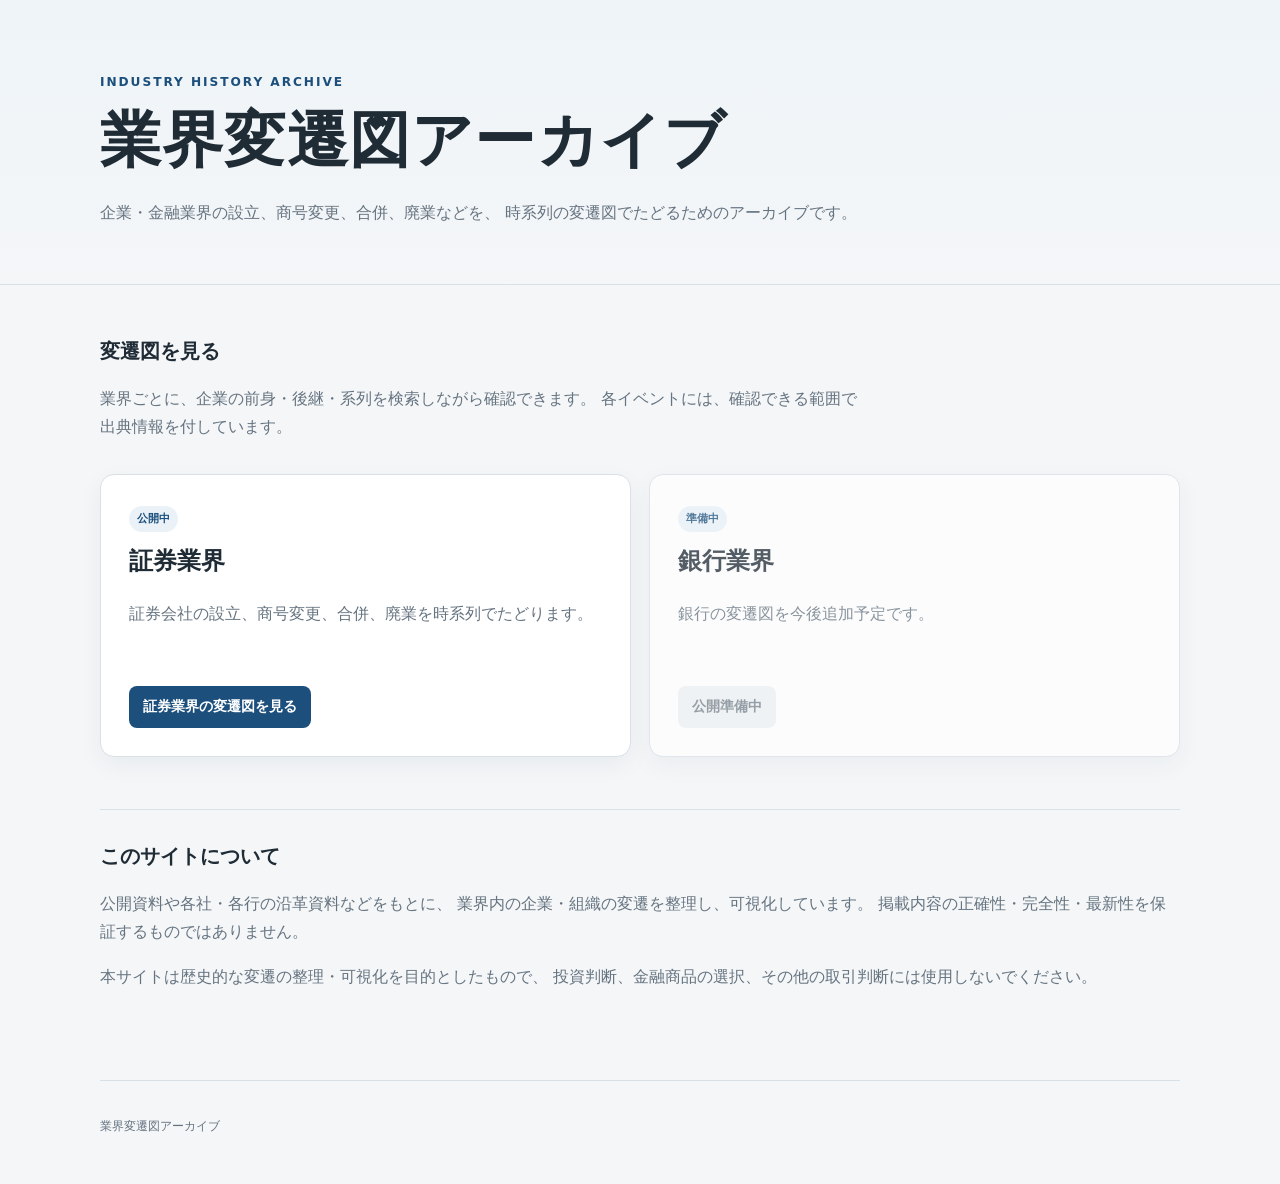
==== index.html @ d5ab4cbe "Initial public site" ====
<!doctype html>
<html lang="ja">
<head>
  <meta charset="utf-8">
  <meta name="viewport" content="width=device-width, initial-scale=1">
  <meta name="description" content="企業・金融業界の設立、商号変更、合併、廃業などを時系列でたどる業界変遷図アーカイブです。">
  <meta name="theme-color" content="#1c4f7c">
  <meta property="og:type" content="website">
  <meta property="og:locale" content="ja_JP">
  <meta property="og:site_name" content="業界変遷図アーカイブ">
  <meta property="og:title" content="業界変遷図アーカイブ">
  <meta property="og:description" content="企業・金融業界の歴史的な変遷を、時系列の図でたどるアーカイブです。">
  <meta name="twitter:card" content="summary">
  <title>業界変遷図アーカイブ</title>
  <link rel="icon" href="common/favicon.svg" type="image/svg+xml">
  <link rel="stylesheet" href="common/site.css">
</head>
<body>
  <header class="site-header">
    <div class="header-inner">
      <p class="eyebrow">INDUSTRY HISTORY ARCHIVE</p>
      <h1>業界変遷図アーカイブ</h1>
      <p class="lead">
        企業・金融業界の設立、商号変更、合併、廃業などを、
        時系列の変遷図でたどるためのアーカイブです。
      </p>
    </div>
  </header>

  <main>
    <section class="intro">
      <h2>変遷図を見る</h2>
      <p>
        業界ごとに、企業の前身・後継・系列を検索しながら確認できます。
        各イベントには、確認できる範囲で出典情報を付しています。
      </p>
    </section>

    <section class="industry-grid" aria-label="業界一覧">
      <article class="industry-card is-live">
        <div class="card-meta">公開中</div>
        <h2>証券業界</h2>
        <p>証券会社の設立、商号変更、合併、廃業を時系列でたどります。</p>
        <a class="card-link" href="securities/">証券業界の変遷図を見る</a>
      </article>

      <article class="industry-card is-coming">
        <div class="card-meta">準備中</div>
        <h2>銀行業界</h2>
        <p>銀行の変遷図を今後追加予定です。</p>
        <span class="card-disabled" aria-disabled="true">公開準備中</span>
      </article>
    </section>

    <section class="about">
      <h2>このサイトについて</h2>
      <p>
        公開資料や各社・各行の沿革資料などをもとに、
        業界内の企業・組織の変遷を整理し、可視化しています。
        掲載内容の正確性・完全性・最新性を保証するものではありません。
      </p>
      <p>
        本サイトは歴史的な変遷の整理・可視化を目的としたもので、
        投資判断、金融商品の選択、その他の取引判断には使用しないでください。
      </p>
    </section>
  </main>

  <footer class="site-footer">
    <p>業界変遷図アーカイブ</p>
  </footer>
</body>
</html>
---- common/site.css ----
:root {
  --bg: #f4f6f8;
  --paper: #ffffff;
  --text: #1f2b35;
  --muted: #667480;
  --line: #d9e0e6;
  --accent: #1c4f7c;
  --accent-soft: #eaf2f8;
}
* { box-sizing: border-box; }
html { scroll-behavior: smooth; }
body {
  margin: 0;
  background: var(--bg);
  color: var(--text);
  font-family: "Yu Gothic", "Meiryo", system-ui, sans-serif;
  line-height: 1.8;
}
.site-header {
  background: linear-gradient(180deg, #eef4f8 0%, #f4f6f8 100%);
  border-bottom: 1px solid var(--line);
}
.header-inner,
main,
.site-footer {
  width: min(1080px, calc(100% - 32px));
  margin: 0 auto;
}
.header-inner { padding: 72px 0 56px; }
.eyebrow {
  margin: 0 0 10px;
  color: var(--accent);
  font-size: .76rem;
  font-weight: 700;
  letter-spacing: .16em;
}
h1 {
  margin: 0;
  font-size: clamp(2rem, 5vw, 3.8rem);
  line-height: 1.2;
  letter-spacing: .02em;
}
.lead {
  max-width: 760px;
  margin: 22px 0 0;
  color: var(--muted);
  font-size: 1rem;
}
main { padding: 48px 0 72px; }
.intro {
  max-width: 760px;
  margin-bottom: 28px;
}
.intro h2,
.about h2 {
  margin: 0 0 8px;
  font-size: 1.25rem;
}
.intro p,
.about p { color: var(--muted); }
.industry-grid {
  display: grid;
  grid-template-columns: repeat(2, minmax(0, 1fr));
  gap: 18px;
  margin: 32px 0 52px;
}
.industry-card {
  min-height: 250px;
  padding: 28px;
  background: var(--paper);
  border: 1px solid var(--line);
  border-radius: 14px;
  box-shadow: 0 8px 24px rgba(20, 40, 60, .05);
}
.industry-card h2 {
  margin: 8px 0 10px;
  font-size: 1.5rem;
}
.industry-card p {
  min-height: 3.5em;
  color: var(--muted);
}
.card-meta {
  display: inline-block;
  padding: 3px 8px;
  border-radius: 999px;
  background: var(--accent-soft);
  color: var(--accent);
  font-size: .7rem;
  font-weight: 700;
}
.is-coming { opacity: .75; }
.card-link,
.card-disabled {
  display: inline-flex;
  align-items: center;
  min-height: 42px;
  margin-top: 14px;
  padding: 8px 14px;
  border-radius: 8px;
  font-size: .9rem;
  font-weight: 700;
  text-decoration: none;
}
.card-link {
  background: var(--accent);
  color: #fff;
}
.card-link:hover { filter: brightness(.94); }
.card-disabled {
  background: #eef1f3;
  color: #77838c;
}
.about {
  padding-top: 28px;
  border-top: 1px solid var(--line);
}
.site-footer {
  padding: 22px 0 34px;
  border-top: 1px solid var(--line);
  color: var(--muted);
  font-size: .78rem;
}
@media (max-width: 720px) {
  .header-inner { padding: 48px 0 38px; }
  .industry-grid { grid-template-columns: 1fr; }
  .industry-card { min-height: auto; }
}
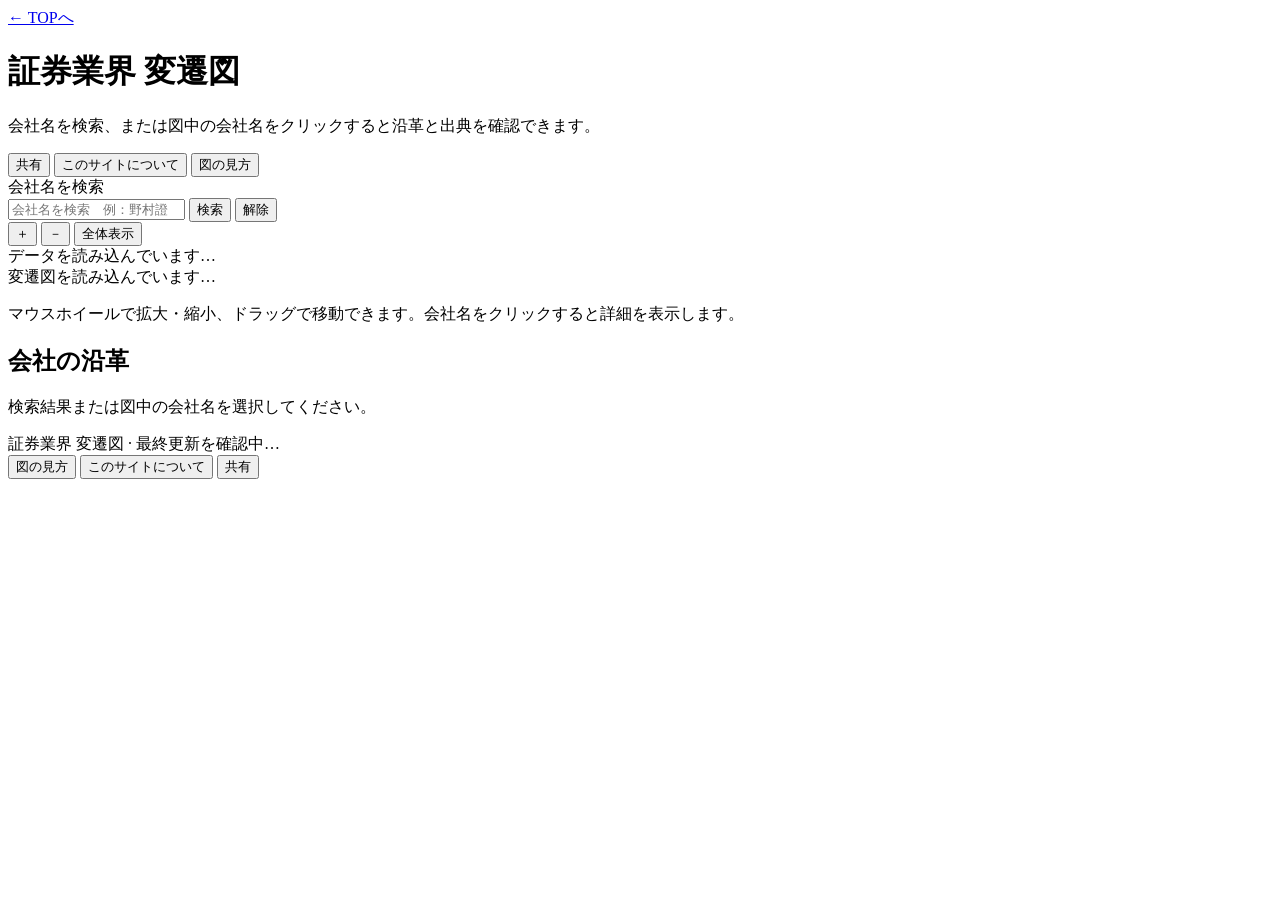
==== commit 6ee72eaa: "Fix mobile header" ====
--- a/index.html
+++ b/index.html
@@ -3,71 +3,197 @@
 <head>
   <meta charset="utf-8">
   <meta name="viewport" content="width=device-width, initial-scale=1">
-  <meta name="description" content="企業・金融業界の設立、商号変更、合併、廃業などを時系列でたどる業界変遷図アーカイブです。">
+  <meta name="description" content="証券会社の設立・商号変更・合併・廃業を時系列でたどれる、検索・系列追跡対応の証券業界変遷図です。">
   <meta name="theme-color" content="#1c4f7c">
   <meta property="og:type" content="website">
   <meta property="og:locale" content="ja_JP">
-  <meta property="og:site_name" content="業界変遷図アーカイブ">
-  <meta property="og:title" content="業界変遷図アーカイブ">
-  <meta property="og:description" content="企業・金融業界の歴史的な変遷を、時系列の図でたどるアーカイブです。">
+  <meta property="og:site_name" content="証券業界 変遷図">
+  <meta property="og:title" content="証券業界 変遷図">
+  <meta property="og:description" content="証券会社の設立・商号変更・合併・廃業を時系列でたどれる証券業界変遷図。会社検索、前身・後継・系列全体の追跡に対応しています。">
   <meta name="twitter:card" content="summary">
-  <title>業界変遷図アーカイブ</title>
-  <link rel="icon" href="common/favicon.svg" type="image/svg+xml">
-  <link rel="stylesheet" href="common/site.css">
+  <meta name="twitter:title" content="証券業界 変遷図">
+  <meta name="twitter:description" content="証券会社の設立・商号変更・合併・廃業を時系列でたどれる証券業界変遷図。">
+  <title>証券業界 変遷図</title>
+  <link rel="icon" href="../common/favicon.svg" type="image/svg+xml">
+  <link rel="stylesheet" href="style.css">
 </head>
 <body>
   <header class="site-header">
-    <div class="header-inner">
-      <p class="eyebrow">INDUSTRY HISTORY ARCHIVE</p>
-      <h1>業界変遷図アーカイブ</h1>
-      <p class="lead">
-        企業・金融業界の設立、商号変更、合併、廃業などを、
-        時系列の変遷図でたどるためのアーカイブです。
-      </p>
+    <div class="site-title-block">
+      <a class="back-to-top" href="../">← TOPへ</a>
+      <h1>証券業界 変遷図</h1>
+      <p>会社名を検索、または図中の会社名をクリックすると沿革と出典を確認できます。</p>
+    </div>
+    <div class="header-actions">
+      <button id="share-button" type="button" class="header-action-button">共有</button>
+      <button id="about-button" type="button" class="header-action-button">このサイトについて</button>
+      <button id="help-button" type="button" class="help-button">図の見方</button>
     </div>
   </header>
 
-  <main>
-    <section class="intro">
-      <h2>変遷図を見る</h2>
-      <p>
-        業界ごとに、企業の前身・後継・系列を検索しながら確認できます。
-        各イベントには、確認できる範囲で出典情報を付しています。
+  <main class="app-shell">
+    <section class="chart-section" aria-label="証券業界変遷図">
+      <div class="toolbar">
+        <div class="search-area">
+          <label class="sr-only" for="company-search">会社名を検索</label>
+          <div class="search-box">
+            <input
+              id="company-search"
+              type="search"
+              autocomplete="off"
+              placeholder="会社名を検索　例：野村證券"
+              aria-controls="search-suggestions"
+              aria-autocomplete="list"
+            >
+            <button id="search-button" type="button">検索</button>
+            <button id="clear-button" type="button" class="secondary">解除</button>
+          </div>
+          <div id="search-suggestions" class="suggestions" role="listbox" hidden></div>
+        </div>
+
+        <div class="zoom-controls" aria-label="表示倍率">
+          <button id="zoom-in" type="button" title="拡大" aria-label="拡大">＋</button>
+          <button id="zoom-out" type="button" title="縮小" aria-label="縮小">－</button>
+          <button id="fit-all" type="button" class="secondary">全体表示</button>
+        </div>
+      </div>
+
+      <div id="status" class="status" aria-live="polite">データを読み込んでいます…</div>
+
+      <div id="current-context" class="current-context" aria-live="polite" hidden>
+        <span class="context-kicker">現在の表示</span>
+        <strong id="context-company"></strong>
+        <span class="context-separator">›</span>
+        <span id="context-detail"></span>
+      </div>
+
+      <div id="svg-stage" class="svg-stage">
+        <div class="loading">変遷図を読み込んでいます…</div>
+      </div>
+
+      <p class="chart-help">
+        マウスホイールで拡大・縮小、ドラッグで移動できます。会社名をクリックすると詳細を表示します。
       </p>
     </section>
 
-    <section class="industry-grid" aria-label="業界一覧">
-      <article class="industry-card is-live">
-        <div class="card-meta">公開中</div>
-        <h2>証券業界</h2>
-        <p>証券会社の設立、商号変更、合併、廃業を時系列でたどります。</p>
-        <a class="card-link" href="securities/">証券業界の変遷図を見る</a>
-      </article>
-
-      <article class="industry-card is-coming">
-        <div class="card-meta">準備中</div>
-        <h2>銀行業界</h2>
-        <p>銀行の変遷図を今後追加予定です。</p>
-        <span class="card-disabled" aria-disabled="true">公開準備中</span>
-      </article>
-    </section>
-
-    <section class="about">
-      <h2>このサイトについて</h2>
-      <p>
-        公開資料や各社・各行の沿革資料などをもとに、
-        業界内の企業・組織の変遷を整理し、可視化しています。
-        掲載内容の正確性・完全性・最新性を保証するものではありません。
-      </p>
-      <p>
-        本サイトは歴史的な変遷の整理・可視化を目的としたもので、
-        投資判断、金融商品の選択、その他の取引判断には使用しないでください。
-      </p>
-    </section>
+    <aside id="detail-panel" class="detail-panel" aria-live="polite">
+      <div class="detail-empty">
+        <h2>会社の沿革</h2>
+        <p>検索結果または図中の会社名を選択してください。</p>
+      </div>
+    </aside>
   </main>
 
+  <button id="mobile-detail-jump" type="button" class="mobile-detail-jump" hidden>
+    沿革を見る
+  </button>
+
   <footer class="site-footer">
-    <p>業界変遷図アーカイブ</p>
+    <div class="footer-main">
+      <span>証券業界 変遷図</span>
+      <span class="footer-separator">·</span>
+      <span id="last-updated">最終更新を確認中…</span>
+    </div>
+    <div class="footer-actions">
+      <button id="footer-help-button" type="button" class="footer-link-button">図の見方</button>
+      <button id="footer-about-button" type="button" class="footer-link-button">このサイトについて</button>
+      <button id="footer-share-button" type="button" class="footer-link-button">共有</button>
+    </div>
   </footer>
+
+  <dialog id="about-dialog" class="help-dialog">
+    <div class="help-card">
+      <div class="help-header">
+        <div>
+          <h2>このサイトについて</h2>
+          <p>証券会社の設立・商号変更・合併・廃業を、時系列でたどるための変遷図です。</p>
+        </div>
+        <button id="about-close" type="button" class="icon-button" aria-label="閉じる">×</button>
+      </div>
+
+      <section class="help-section">
+        <h3>掲載内容について</h3>
+        <p class="help-copy">会社名・年月・沿革は、公開資料や各社の沿革資料等をもとに整理しています。図では検索、前身・後継の追跡、系列全体の表示、各イベントの出典確認ができます。</p>
+      </section>
+
+      <section class="help-section">
+        <h3>出典について</h3>
+        <p class="help-copy">各イベントの出典は、会社名を選択した際の沿革欄に表示します。URLは外部サイトへのリンクとして開き、書籍・社史・文献名などはテキストで表示します。</p>
+      </section>
+
+      <section class="help-section">
+        <h3>免責事項</h3>
+        <p class="help-copy">本サイトは証券会社の歴史的な変遷を整理・可視化することを目的としたもので、掲載内容の正確性・完全性・最新性を保証するものではありません。投資判断、金融商品の選択、その他の取引判断には使用しないでください。また、本サイトは掲載各社から公式な承認・監修を受けたものではありません。</p>
+      </section>
+
+      <section class="help-section">
+        <h3>プライバシー</h3>
+        <p class="help-copy">この公開版には、Cookie、アクセス解析、広告、外部JavaScriptライブラリを組み込んでいません。出典URLを開いた場合は、リンク先サイトのプライバシーポリシーが適用されます。</p>
+      </section>
+
+      <section class="help-section">
+        <h3>更新情報</h3>
+        <p class="help-copy"><span id="about-last-updated">最終更新を確認中…</span></p>
+      </section>
+    </div>
+  </dialog>
+
+  <dialog id="help-dialog" class="help-dialog">
+    <div class="help-card">
+      <div class="help-header">
+        <div>
+          <h2>図の見方</h2>
+          <p>会社の色と線は、沿革上の役割を表しています。</p>
+        </div>
+        <button id="help-close" type="button" class="icon-button" aria-label="閉じる">×</button>
+      </div>
+
+      <section class="help-section">
+        <h3>会社ボックスの色</h3>
+        <div class="legend-grid">
+          <div class="legend-item"><span class="legend-box legend-est"></span><span><strong>設立</strong><small>新たに設立された会社</small></span></div>
+          <div class="legend-item"><span class="legend-box legend-rename-source"></span><span><strong>商号変更前</strong><small>商号変更直前の会社名</small></span></div>
+          <div class="legend-item"><span class="legend-box legend-rename"></span><span><strong>商号変更後</strong><small>商号変更後の会社名</small></span></div>
+          <div class="legend-item"><span class="legend-box legend-merge-source"></span><span><strong>合併前</strong><small>合併直前の会社、吸収される会社</small></span></div>
+          <div class="legend-item"><span class="legend-box legend-merge"></span><span><strong>合併後</strong><small>合併後に存続する会社</small></span></div>
+          <div class="legend-item"><span class="legend-box legend-close"></span><span><strong>廃業</strong><small>廃業・終了した会社</small></span></div>
+          <div class="legend-item"><span class="legend-box legend-current"></span><span><strong>現存</strong><small>図の最終時点で存続している会社</small></span></div>
+          <div class="legend-item"><span class="legend-box legend-unknown"></span><span><strong>設立年月不明</strong><small>最初の確認時点より前から存在</small></span></div>
+          <div class="legend-item"><span class="legend-box legend-uncertain"></span><span><strong>破線の枠</strong><small>年は判明しているが月が不明</small></span></div>
+        </div>
+      </section>
+
+      <section class="help-section">
+        <h3>線と年月の読み方</h3>
+        <ul class="help-list">
+          <li><span class="legend-line solid-line"></span>実線は会社の存続・沿革のつながりを表します。</li>
+          <li><span class="legend-line dashed-line"></span>破線と「－」は、表示された最初のイベントより前から会社が存在していたことを表します。</li>
+          <li>商号変更月は、同じ年月の中で<strong>左側が変更前、右側が変更後</strong>です。</li>
+          <li>合併月は、同じ年月の中で<strong>左側が合併直前、右側が合併直後</strong>です。</li>
+          <li>合併前後で存続会社の名称が同じ場合、その会社名は重複させず1回だけ表示します。</li>
+          <li>イベントのない年月は省略し、間隔が空く箇所は「…」で示します。</li>
+        </ul>
+      </section>
+
+      <section class="help-section">
+        <h3>会社を選択したとき</h3>
+        <ul class="help-list">
+          <li><strong>この会社</strong>：選択した会社そのものに関係する箇所を表示します。</li>
+          <li><strong>前身</strong>：その会社へ至る前身会社・吸収会社をさかのぼります。</li>
+          <li><strong>後継</strong>：その会社から先の商号変更・合併先をたどります。</li>
+          <li><strong>系列全体</strong>：前身・後継・合併会社を含む同一系列全体を表示します。</li>
+        </ul>
+      </section>
+
+      <section class="help-section">
+        <h3>出典</h3>
+        <p class="help-copy">
+          各イベントの出典は右側の沿革欄に表示します。URLはクリック可能なリンク、文献名などは通常テキストとして表示します。
+        </p>
+      </section>
+    </div>
+  </dialog>
+
+  <script src="app.js"></script>
 </body>
 </html>
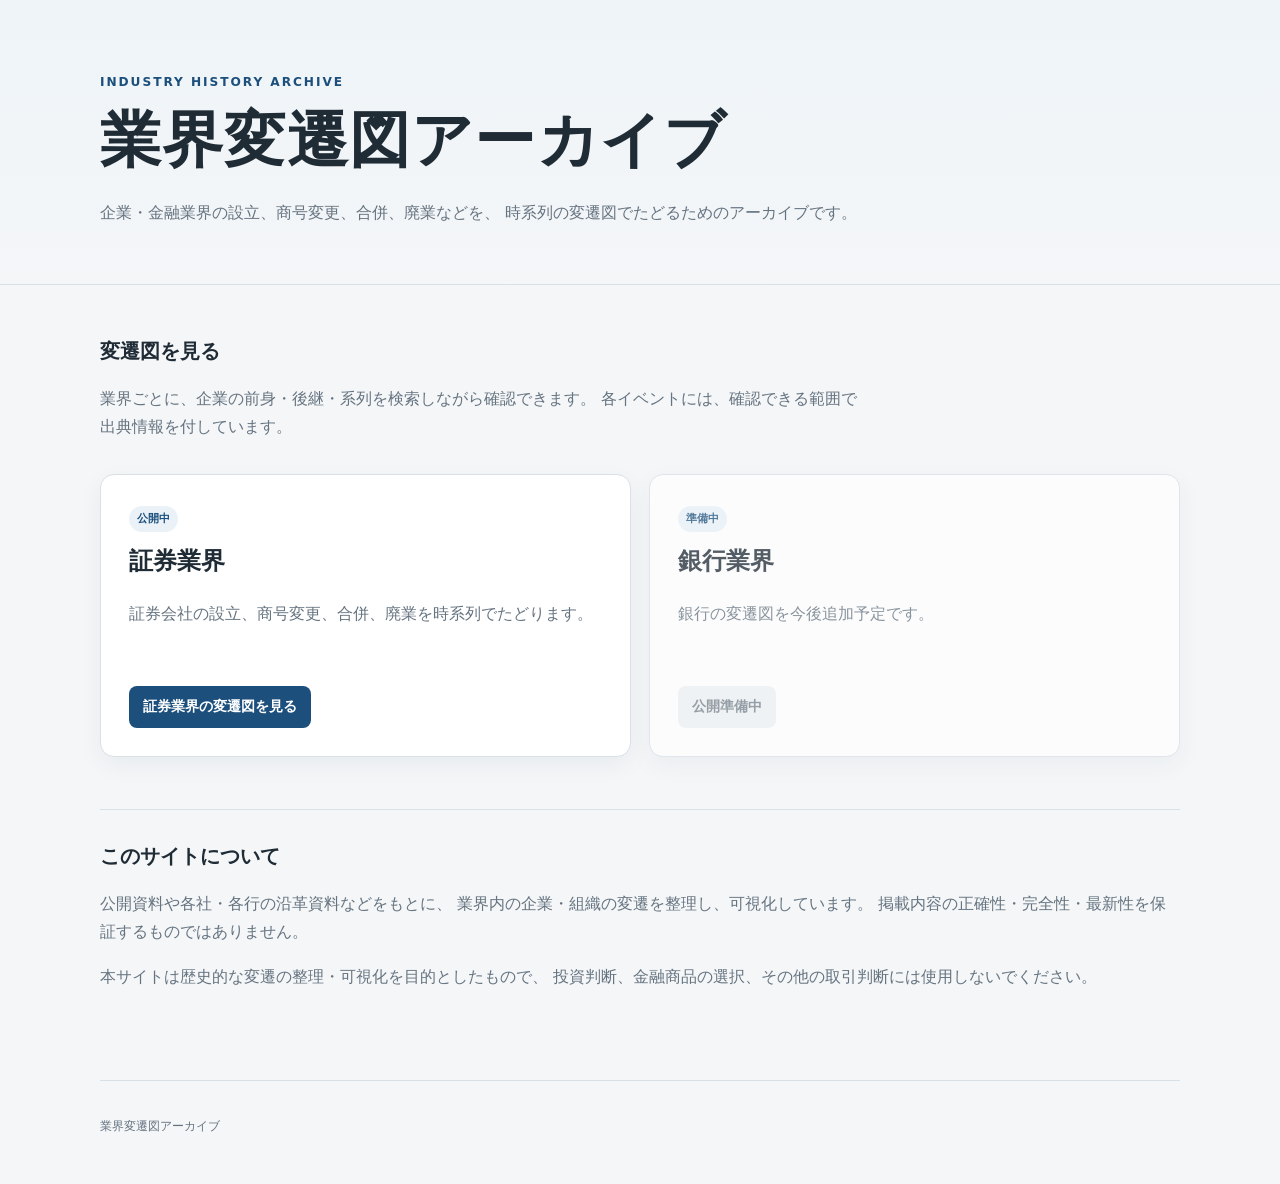
==== commit 35dfb7f5: "Revert "Fix mobile header" This reverts commit 6ee72eaac6b8ca68cef45d7f4231dbdcd692e93b." ====
--- a/index.html
+++ b/index.html
@@ -3,197 +3,71 @@
 <head>
   <meta charset="utf-8">
   <meta name="viewport" content="width=device-width, initial-scale=1">
-  <meta name="description" content="証券会社の設立・商号変更・合併・廃業を時系列でたどれる、検索・系列追跡対応の証券業界変遷図です。">
+  <meta name="description" content="企業・金融業界の設立、商号変更、合併、廃業などを時系列でたどる業界変遷図アーカイブです。">
   <meta name="theme-color" content="#1c4f7c">
   <meta property="og:type" content="website">
   <meta property="og:locale" content="ja_JP">
-  <meta property="og:site_name" content="証券業界 変遷図">
-  <meta property="og:title" content="証券業界 変遷図">
-  <meta property="og:description" content="証券会社の設立・商号変更・合併・廃業を時系列でたどれる証券業界変遷図。会社検索、前身・後継・系列全体の追跡に対応しています。">
+  <meta property="og:site_name" content="業界変遷図アーカイブ">
+  <meta property="og:title" content="業界変遷図アーカイブ">
+  <meta property="og:description" content="企業・金融業界の歴史的な変遷を、時系列の図でたどるアーカイブです。">
   <meta name="twitter:card" content="summary">
-  <meta name="twitter:title" content="証券業界 変遷図">
-  <meta name="twitter:description" content="証券会社の設立・商号変更・合併・廃業を時系列でたどれる証券業界変遷図。">
-  <title>証券業界 変遷図</title>
-  <link rel="icon" href="../common/favicon.svg" type="image/svg+xml">
-  <link rel="stylesheet" href="style.css">
+  <title>業界変遷図アーカイブ</title>
+  <link rel="icon" href="common/favicon.svg" type="image/svg+xml">
+  <link rel="stylesheet" href="common/site.css">
 </head>
 <body>
   <header class="site-header">
-    <div class="site-title-block">
-      <a class="back-to-top" href="../">← TOPへ</a>
-      <h1>証券業界 変遷図</h1>
-      <p>会社名を検索、または図中の会社名をクリックすると沿革と出典を確認できます。</p>
-    </div>
-    <div class="header-actions">
-      <button id="share-button" type="button" class="header-action-button">共有</button>
-      <button id="about-button" type="button" class="header-action-button">このサイトについて</button>
-      <button id="help-button" type="button" class="help-button">図の見方</button>
+    <div class="header-inner">
+      <p class="eyebrow">INDUSTRY HISTORY ARCHIVE</p>
+      <h1>業界変遷図アーカイブ</h1>
+      <p class="lead">
+        企業・金融業界の設立、商号変更、合併、廃業などを、
+        時系列の変遷図でたどるためのアーカイブです。
+      </p>
     </div>
   </header>
 
-  <main class="app-shell">
-    <section class="chart-section" aria-label="証券業界変遷図">
-      <div class="toolbar">
-        <div class="search-area">
-          <label class="sr-only" for="company-search">会社名を検索</label>
-          <div class="search-box">
-            <input
-              id="company-search"
-              type="search"
-              autocomplete="off"
-              placeholder="会社名を検索　例：野村證券"
-              aria-controls="search-suggestions"
-              aria-autocomplete="list"
-            >
-            <button id="search-button" type="button">検索</button>
-            <button id="clear-button" type="button" class="secondary">解除</button>
-          </div>
-          <div id="search-suggestions" class="suggestions" role="listbox" hidden></div>
-        </div>
-
-        <div class="zoom-controls" aria-label="表示倍率">
-          <button id="zoom-in" type="button" title="拡大" aria-label="拡大">＋</button>
-          <button id="zoom-out" type="button" title="縮小" aria-label="縮小">－</button>
-          <button id="fit-all" type="button" class="secondary">全体表示</button>
-        </div>
-      </div>
-
-      <div id="status" class="status" aria-live="polite">データを読み込んでいます…</div>
-
-      <div id="current-context" class="current-context" aria-live="polite" hidden>
-        <span class="context-kicker">現在の表示</span>
-        <strong id="context-company"></strong>
-        <span class="context-separator">›</span>
-        <span id="context-detail"></span>
-      </div>
-
-      <div id="svg-stage" class="svg-stage">
-        <div class="loading">変遷図を読み込んでいます…</div>
-      </div>
-
-      <p class="chart-help">
-        マウスホイールで拡大・縮小、ドラッグで移動できます。会社名をクリックすると詳細を表示します。
+  <main>
+    <section class="intro">
+      <h2>変遷図を見る</h2>
+      <p>
+        業界ごとに、企業の前身・後継・系列を検索しながら確認できます。
+        各イベントには、確認できる範囲で出典情報を付しています。
       </p>
     </section>
 
-    <aside id="detail-panel" class="detail-panel" aria-live="polite">
-      <div class="detail-empty">
-        <h2>会社の沿革</h2>
-        <p>検索結果または図中の会社名を選択してください。</p>
-      </div>
-    </aside>
+    <section class="industry-grid" aria-label="業界一覧">
+      <article class="industry-card is-live">
+        <div class="card-meta">公開中</div>
+        <h2>証券業界</h2>
+        <p>証券会社の設立、商号変更、合併、廃業を時系列でたどります。</p>
+        <a class="card-link" href="securities/">証券業界の変遷図を見る</a>
+      </article>
+
+      <article class="industry-card is-coming">
+        <div class="card-meta">準備中</div>
+        <h2>銀行業界</h2>
+        <p>銀行の変遷図を今後追加予定です。</p>
+        <span class="card-disabled" aria-disabled="true">公開準備中</span>
+      </article>
+    </section>
+
+    <section class="about">
+      <h2>このサイトについて</h2>
+      <p>
+        公開資料や各社・各行の沿革資料などをもとに、
+        業界内の企業・組織の変遷を整理し、可視化しています。
+        掲載内容の正確性・完全性・最新性を保証するものではありません。
+      </p>
+      <p>
+        本サイトは歴史的な変遷の整理・可視化を目的としたもので、
+        投資判断、金融商品の選択、その他の取引判断には使用しないでください。
+      </p>
+    </section>
   </main>
 
-  <button id="mobile-detail-jump" type="button" class="mobile-detail-jump" hidden>
-    沿革を見る
-  </button>
-
   <footer class="site-footer">
-    <div class="footer-main">
-      <span>証券業界 変遷図</span>
-      <span class="footer-separator">·</span>
-      <span id="last-updated">最終更新を確認中…</span>
-    </div>
-    <div class="footer-actions">
-      <button id="footer-help-button" type="button" class="footer-link-button">図の見方</button>
-      <button id="footer-about-button" type="button" class="footer-link-button">このサイトについて</button>
-      <button id="footer-share-button" type="button" class="footer-link-button">共有</button>
-    </div>
+    <p>業界変遷図アーカイブ</p>
   </footer>
-
-  <dialog id="about-dialog" class="help-dialog">
-    <div class="help-card">
-      <div class="help-header">
-        <div>
-          <h2>このサイトについて</h2>
-          <p>証券会社の設立・商号変更・合併・廃業を、時系列でたどるための変遷図です。</p>
-        </div>
-        <button id="about-close" type="button" class="icon-button" aria-label="閉じる">×</button>
-      </div>
-
-      <section class="help-section">
-        <h3>掲載内容について</h3>
-        <p class="help-copy">会社名・年月・沿革は、公開資料や各社の沿革資料等をもとに整理しています。図では検索、前身・後継の追跡、系列全体の表示、各イベントの出典確認ができます。</p>
-      </section>
-
-      <section class="help-section">
-        <h3>出典について</h3>
-        <p class="help-copy">各イベントの出典は、会社名を選択した際の沿革欄に表示します。URLは外部サイトへのリンクとして開き、書籍・社史・文献名などはテキストで表示します。</p>
-      </section>
-
-      <section class="help-section">
-        <h3>免責事項</h3>
-        <p class="help-copy">本サイトは証券会社の歴史的な変遷を整理・可視化することを目的としたもので、掲載内容の正確性・完全性・最新性を保証するものではありません。投資判断、金融商品の選択、その他の取引判断には使用しないでください。また、本サイトは掲載各社から公式な承認・監修を受けたものではありません。</p>
-      </section>
-
-      <section class="help-section">
-        <h3>プライバシー</h3>
-        <p class="help-copy">この公開版には、Cookie、アクセス解析、広告、外部JavaScriptライブラリを組み込んでいません。出典URLを開いた場合は、リンク先サイトのプライバシーポリシーが適用されます。</p>
-      </section>
-
-      <section class="help-section">
-        <h3>更新情報</h3>
-        <p class="help-copy"><span id="about-last-updated">最終更新を確認中…</span></p>
-      </section>
-    </div>
-  </dialog>
-
-  <dialog id="help-dialog" class="help-dialog">
-    <div class="help-card">
-      <div class="help-header">
-        <div>
-          <h2>図の見方</h2>
-          <p>会社の色と線は、沿革上の役割を表しています。</p>
-        </div>
-        <button id="help-close" type="button" class="icon-button" aria-label="閉じる">×</button>
-      </div>
-
-      <section class="help-section">
-        <h3>会社ボックスの色</h3>
-        <div class="legend-grid">
-          <div class="legend-item"><span class="legend-box legend-est"></span><span><strong>設立</strong><small>新たに設立された会社</small></span></div>
-          <div class="legend-item"><span class="legend-box legend-rename-source"></span><span><strong>商号変更前</strong><small>商号変更直前の会社名</small></span></div>
-          <div class="legend-item"><span class="legend-box legend-rename"></span><span><strong>商号変更後</strong><small>商号変更後の会社名</small></span></div>
-          <div class="legend-item"><span class="legend-box legend-merge-source"></span><span><strong>合併前</strong><small>合併直前の会社、吸収される会社</small></span></div>
-          <div class="legend-item"><span class="legend-box legend-merge"></span><span><strong>合併後</strong><small>合併後に存続する会社</small></span></div>
-          <div class="legend-item"><span class="legend-box legend-close"></span><span><strong>廃業</strong><small>廃業・終了した会社</small></span></div>
-          <div class="legend-item"><span class="legend-box legend-current"></span><span><strong>現存</strong><small>図の最終時点で存続している会社</small></span></div>
-          <div class="legend-item"><span class="legend-box legend-unknown"></span><span><strong>設立年月不明</strong><small>最初の確認時点より前から存在</small></span></div>
-          <div class="legend-item"><span class="legend-box legend-uncertain"></span><span><strong>破線の枠</strong><small>年は判明しているが月が不明</small></span></div>
-        </div>
-      </section>
-
-      <section class="help-section">
-        <h3>線と年月の読み方</h3>
-        <ul class="help-list">
-          <li><span class="legend-line solid-line"></span>実線は会社の存続・沿革のつながりを表します。</li>
-          <li><span class="legend-line dashed-line"></span>破線と「－」は、表示された最初のイベントより前から会社が存在していたことを表します。</li>
-          <li>商号変更月は、同じ年月の中で<strong>左側が変更前、右側が変更後</strong>です。</li>
-          <li>合併月は、同じ年月の中で<strong>左側が合併直前、右側が合併直後</strong>です。</li>
-          <li>合併前後で存続会社の名称が同じ場合、その会社名は重複させず1回だけ表示します。</li>
-          <li>イベントのない年月は省略し、間隔が空く箇所は「…」で示します。</li>
-        </ul>
-      </section>
-
-      <section class="help-section">
-        <h3>会社を選択したとき</h3>
-        <ul class="help-list">
-          <li><strong>この会社</strong>：選択した会社そのものに関係する箇所を表示します。</li>
-          <li><strong>前身</strong>：その会社へ至る前身会社・吸収会社をさかのぼります。</li>
-          <li><strong>後継</strong>：その会社から先の商号変更・合併先をたどります。</li>
-          <li><strong>系列全体</strong>：前身・後継・合併会社を含む同一系列全体を表示します。</li>
-        </ul>
-      </section>
-
-      <section class="help-section">
-        <h3>出典</h3>
-        <p class="help-copy">
-          各イベントの出典は右側の沿革欄に表示します。URLはクリック可能なリンク、文献名などは通常テキストとして表示します。
-        </p>
-      </section>
-    </div>
-  </dialog>
-
-  <script src="app.js"></script>
 </body>
 </html>
--- a/common/site.css
+++ b/common/site.css
@@ -0,0 +1,128 @@
+:root {
+  --bg: #f4f6f8;
+  --paper: #ffffff;
+  --text: #1f2b35;
+  --muted: #667480;
+  --line: #d9e0e6;
+  --accent: #1c4f7c;
+  --accent-soft: #eaf2f8;
+}
+* { box-sizing: border-box; }
+html { scroll-behavior: smooth; }
+body {
+  margin: 0;
+  background: var(--bg);
+  color: var(--text);
+  font-family: "Yu Gothic", "Meiryo", system-ui, sans-serif;
+  line-height: 1.8;
+}
+.site-header {
+  background: linear-gradient(180deg, #eef4f8 0%, #f4f6f8 100%);
+  border-bottom: 1px solid var(--line);
+}
+.header-inner,
+main,
+.site-footer {
+  width: min(1080px, calc(100% - 32px));
+  margin: 0 auto;
+}
+.header-inner { padding: 72px 0 56px; }
+.eyebrow {
+  margin: 0 0 10px;
+  color: var(--accent);
+  font-size: .76rem;
+  font-weight: 700;
+  letter-spacing: .16em;
+}
+h1 {
+  margin: 0;
+  font-size: clamp(2rem, 5vw, 3.8rem);
+  line-height: 1.2;
+  letter-spacing: .02em;
+}
+.lead {
+  max-width: 760px;
+  margin: 22px 0 0;
+  color: var(--muted);
+  font-size: 1rem;
+}
+main { padding: 48px 0 72px; }
+.intro {
+  max-width: 760px;
+  margin-bottom: 28px;
+}
+.intro h2,
+.about h2 {
+  margin: 0 0 8px;
+  font-size: 1.25rem;
+}
+.intro p,
+.about p { color: var(--muted); }
+.industry-grid {
+  display: grid;
+  grid-template-columns: repeat(2, minmax(0, 1fr));
+  gap: 18px;
+  margin: 32px 0 52px;
+}
+.industry-card {
+  min-height: 250px;
+  padding: 28px;
+  background: var(--paper);
+  border: 1px solid var(--line);
+  border-radius: 14px;
+  box-shadow: 0 8px 24px rgba(20, 40, 60, .05);
+}
+.industry-card h2 {
+  margin: 8px 0 10px;
+  font-size: 1.5rem;
+}
+.industry-card p {
+  min-height: 3.5em;
+  color: var(--muted);
+}
+.card-meta {
+  display: inline-block;
+  padding: 3px 8px;
+  border-radius: 999px;
+  background: var(--accent-soft);
+  color: var(--accent);
+  font-size: .7rem;
+  font-weight: 700;
+}
+.is-coming { opacity: .75; }
+.card-link,
+.card-disabled {
+  display: inline-flex;
+  align-items: center;
+  min-height: 42px;
+  margin-top: 14px;
+  padding: 8px 14px;
+  border-radius: 8px;
+  font-size: .9rem;
+  font-weight: 700;
+  text-decoration: none;
+}
+.card-link {
+  background: var(--accent);
+  color: #fff;
+}
+.card-link:hover { filter: brightness(.94); }
+.card-disabled {
+  background: #eef1f3;
+  color: #77838c;
+}
+.about {
+  padding-top: 28px;
+  border-top: 1px solid var(--line);
+}
+.site-footer {
+  padding: 22px 0 34px;
+  border-top: 1px solid var(--line);
+  color: var(--muted);
+  font-size: .78rem;
+}
+@media (max-width: 720px) {
+  .header-inner { padding: 48px 0 38px; }
+  .industry-grid { grid-template-columns: 1fr; }
+  .industry-card { min-height: auto; }
+}
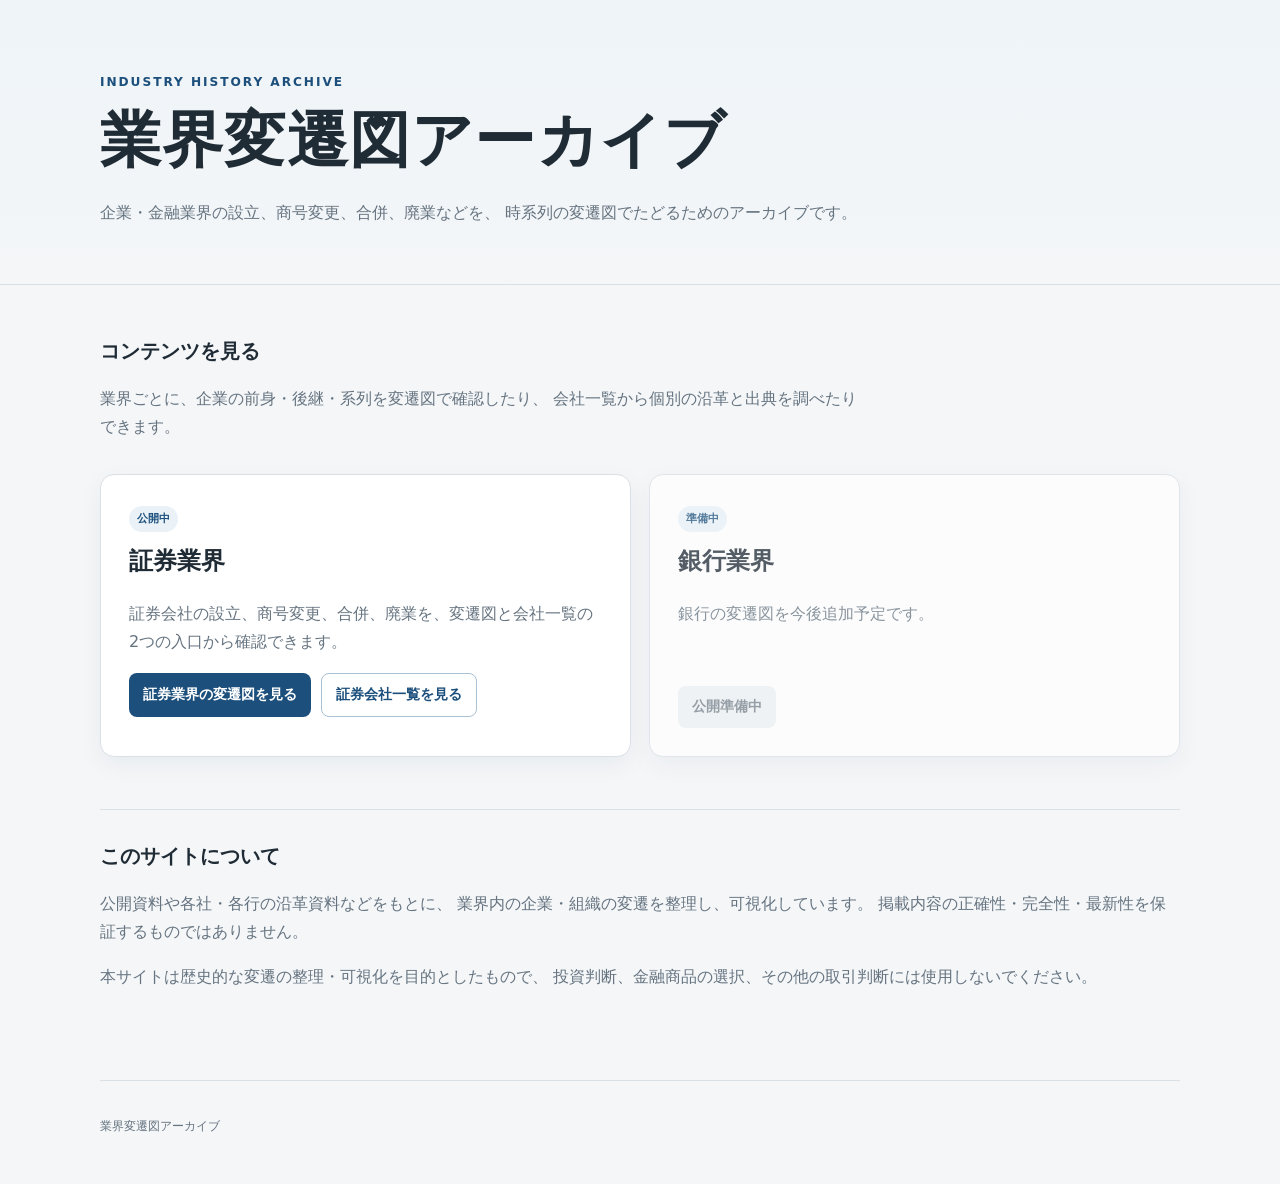
==== commit 6dde60af: "top page update" ====
--- a/index.html
+++ b/index.html
@@ -1,19 +1,61 @@
 <!doctype html>
 <html lang="ja">
 <head>
-  <meta charset="utf-8">
+<meta charset="utf-8">
   <meta name="viewport" content="width=device-width, initial-scale=1">
-  <meta name="description" content="企業・金融業界の設立、商号変更、合併、廃業などを時系列でたどる業界変遷図アーカイブです。">
+  <title>業界変遷図アーカイブ｜証券会社などの合併・商号変更・沿革を可視化</title>
+  <meta name="description" content="証券会社をはじめとする企業・金融業界の設立、商号変更、合併、廃業を時系列の変遷図でたどるアーカイブです。前身・後継・系列を検索しながら確認できます。">
+  <link rel="canonical" href="https://runrunruner.github.io/industry-history/">
+  <meta name="robots" content="index,follow">
+
   <meta name="theme-color" content="#1c4f7c">
   <meta property="og:type" content="website">
   <meta property="og:locale" content="ja_JP">
   <meta property="og:site_name" content="業界変遷図アーカイブ">
-  <meta property="og:title" content="業界変遷図アーカイブ">
-  <meta property="og:description" content="企業・金融業界の歴史的な変遷を、時系列の図でたどるアーカイブです。">
-  <meta name="twitter:card" content="summary">
-  <title>業界変遷図アーカイブ</title>
+  <meta property="og:title" content="業界変遷図アーカイブ｜証券会社などの合併・商号変更・沿革を可視化">
+  <meta property="og:description" content="証券会社をはじめとする企業・金融業界の設立、商号変更、合併、廃業を時系列の変遷図でたどるアーカイブです。前身・後継・系列を検索しながら確認できます。">
+  <meta property="og:url" content="https://runrunruner.github.io/industry-history/">
+  <meta property="og:image" content="https://runrunruner.github.io/industry-history/common/og-share.png">
+  <meta property="og:image:alt" content="業界変遷図アーカイブの共有用画像">
+  <meta property="og:image:width" content="1536">
+  <meta property="og:image:height" content="1024">
+
+  <meta name="twitter:card" content="summary_large_image">
+  <meta name="twitter:title" content="業界変遷図アーカイブ｜証券会社などの合併・商号変更・沿革を可視化">
+  <meta name="twitter:description" content="証券会社をはじめとする企業・金融業界の設立、商号変更、合併、廃業を時系列の変遷図でたどるアーカイブです。前身・後継・系列を検索しながら確認できます。">
+  <meta name="twitter:image" content="https://runrunruner.github.io/industry-history/common/og-share.png">
+  <meta name="twitter:image:alt" content="業界変遷図アーカイブの共有用画像">
+
   <link rel="icon" href="common/favicon.svg" type="image/svg+xml">
   <link rel="stylesheet" href="common/site.css">
+
+  <script type="application/ld+json">
+{
+  "@context": "https://schema.org",
+  "@graph": [
+    {
+      "@type": "WebSite",
+      "@id": "https://runrunruner.github.io/industry-history/#website",
+      "url": "https://runrunruner.github.io/industry-history/",
+      "name": "業界変遷図アーカイブ",
+      "alternateName": "業界変遷図",
+      "description": "証券会社をはじめとする企業・金融業界の設立、商号変更、合併、廃業を時系列の変遷図でたどるアーカイブです。前身・後継・系列を検索しながら確認できます。",
+      "inLanguage": "ja-JP"
+    },
+    {
+      "@type": "WebPage",
+      "@id": "https://runrunruner.github.io/industry-history/#webpage",
+      "url": "https://runrunruner.github.io/industry-history/",
+      "name": "業界変遷図アーカイブ｜証券会社などの合併・商号変更・沿革を可視化",
+      "description": "証券会社をはじめとする企業・金融業界の設立、商号変更、合併、廃業を時系列の変遷図でたどるアーカイブです。前身・後継・系列を検索しながら確認できます。",
+      "inLanguage": "ja-JP",
+      "isPartOf": {
+        "@id": "https://runrunruner.github.io/industry-history/#website"
+      }
+    }
+  ]
+}
+  </script>
 </head>
 <body>
   <header class="site-header">
@@ -29,10 +71,10 @@
 
   <main>
     <section class="intro">
-      <h2>変遷図を見る</h2>
+      <h2>コンテンツを見る</h2>
       <p>
-        業界ごとに、企業の前身・後継・系列を検索しながら確認できます。
-        各イベントには、確認できる範囲で出典情報を付しています。
+        業界ごとに、企業の前身・後継・系列を変遷図で確認したり、
+        会社一覧から個別の沿革と出典を調べたりできます。
       </p>
     </section>
 
@@ -40,8 +82,11 @@
       <article class="industry-card is-live">
         <div class="card-meta">公開中</div>
         <h2>証券業界</h2>
-        <p>証券会社の設立、商号変更、合併、廃業を時系列でたどります。</p>
-        <a class="card-link" href="securities/">証券業界の変遷図を見る</a>
+        <p>証券会社の設立、商号変更、合併、廃業を、変遷図と会社一覧の2つの入口から確認できます。</p>
+        <div class="card-actions">
+          <a class="card-link" href="securities/">証券業界の変遷図を見る</a>
+          <a class="card-link card-link-secondary" href="securities/companies/">証券会社一覧を見る</a>
+        </div>
       </article>
 
       <article class="industry-card is-coming">
--- a/common/site.css
+++ b/common/site.css
@@ -47,17 +47,9 @@
   font-size: 1rem;
 }
 main { padding: 48px 0 72px; }
-.intro {
-  max-width: 760px;
-  margin-bottom: 28px;
-}
-.intro h2,
-.about h2 {
-  margin: 0 0 8px;
-  font-size: 1.25rem;
-}
-.intro p,
-.about p { color: var(--muted); }
+.intro { max-width: 760px; margin-bottom: 28px; }
+.intro h2, .about h2 { margin: 0 0 8px; font-size: 1.25rem; }
+.intro p, .about p { color: var(--muted); }
 .industry-grid {
   display: grid;
   grid-template-columns: repeat(2, minmax(0, 1fr));
@@ -72,14 +64,8 @@
   border-radius: 14px;
   box-shadow: 0 8px 24px rgba(20, 40, 60, .05);
 }
-.industry-card h2 {
-  margin: 8px 0 10px;
-  font-size: 1.5rem;
-}
-.industry-card p {
-  min-height: 3.5em;
-  color: var(--muted);
-}
+.industry-card h2 { margin: 8px 0 10px; font-size: 1.5rem; }
+.industry-card p { min-height: 3.5em; color: var(--muted); }
 .card-meta {
   display: inline-block;
   padding: 3px 8px;
@@ -90,8 +76,7 @@
   font-weight: 700;
 }
 .is-coming { opacity: .75; }
-.card-link,
-.card-disabled {
+.card-link, .card-disabled {
   display: inline-flex;
   align-items: center;
   min-height: 42px;
@@ -102,19 +87,29 @@
   font-weight: 700;
   text-decoration: none;
 }
-.card-link {
-  background: var(--accent);
-  color: #fff;
-}
+.card-link { background: var(--accent); color: #fff; }
 .card-link:hover { filter: brightness(.94); }
-.card-disabled {
-  background: #eef1f3;
-  color: #77838c;
-}
-.about {
-  padding-top: 28px;
-  border-top: 1px solid var(--line);
-}
+.card-actions {
+  display: flex;
+  flex-wrap: wrap;
+  gap: 10px;
+  margin-top: 14px;
+}
+.card-actions .card-link {
+  margin-top: 0;
+}
+.card-link-secondary {
+  background: #fff;
+  color: var(--accent);
+  border: 1px solid #aac0d3;
+}
+.card-link-secondary:hover {
+  background: var(--accent-soft);
+  filter: none;
+}
+
+.card-disabled { background: #eef1f3; color: #77838c; }
+.about { padding-top: 28px; border-top: 1px solid var(--line); }
 .site-footer {
   padding: 22px 0 34px;
   border-top: 1px solid var(--line);
@@ -125,4 +120,98 @@
   .header-inner { padding: 48px 0 38px; }
   .industry-grid { grid-template-columns: 1fr; }
   .industry-card { min-height: auto; }
-}
+  .card-actions { flex-direction: column; }
+  .card-actions .card-link { justify-content: center; width: 100%; }
+}
+
+
+.error-main {
+  width: min(920px, calc(100% - 32px));
+  margin: 0 auto;
+  padding: 56px 0 72px;
+}
+
+.error-card {
+  padding: 34px 32px;
+  background: var(--paper);
+  border: 1px solid var(--line);
+  border-radius: 16px;
+  box-shadow: 0 8px 24px rgba(20, 40, 60, .05);
+}
+
+.error-code {
+  display: inline-block;
+  margin: 0 0 14px;
+  padding: 4px 10px;
+  border-radius: 999px;
+  background: var(--accent-soft);
+  color: var(--accent);
+  font-size: .74rem;
+  font-weight: 700;
+  letter-spacing: .08em;
+}
+
+.error-card h1 {
+  font-size: clamp(1.9rem, 4vw, 3rem);
+  margin: 0 0 10px;
+}
+
+.error-card p {
+  color: var(--muted);
+  margin: 0 0 12px;
+}
+
+.error-actions {
+  display: flex;
+  flex-wrap: wrap;
+  gap: 12px;
+  margin-top: 22px;
+}
+
+.secondary-link {
+  display: inline-flex;
+  align-items: center;
+  min-height: 42px;
+  padding: 8px 14px;
+  border: 1px solid var(--line);
+  border-radius: 8px;
+  background: #fff;
+  color: var(--text);
+  font-size: .9rem;
+  font-weight: 700;
+  text-decoration: none;
+}
+
+.secondary-link:hover {
+  background: #f6f8fa;
+}
+
+.note-list {
+  margin: 18px 0 0;
+  padding-left: 1.15rem;
+  color: var(--muted);
+}
+
+.note-list li + li {
+  margin-top: 6px;
+}
+
+@media (max-width: 720px) {
+  .error-main {
+    padding: 38px 0 56px;
+  }
+
+  .error-card {
+    padding: 24px 20px;
+  }
+
+  .error-actions {
+    flex-direction: column;
+  }
+
+  .error-actions .card-link,
+  .error-actions .secondary-link {
+    width: 100%;
+    justify-content: center;
+  }
+}
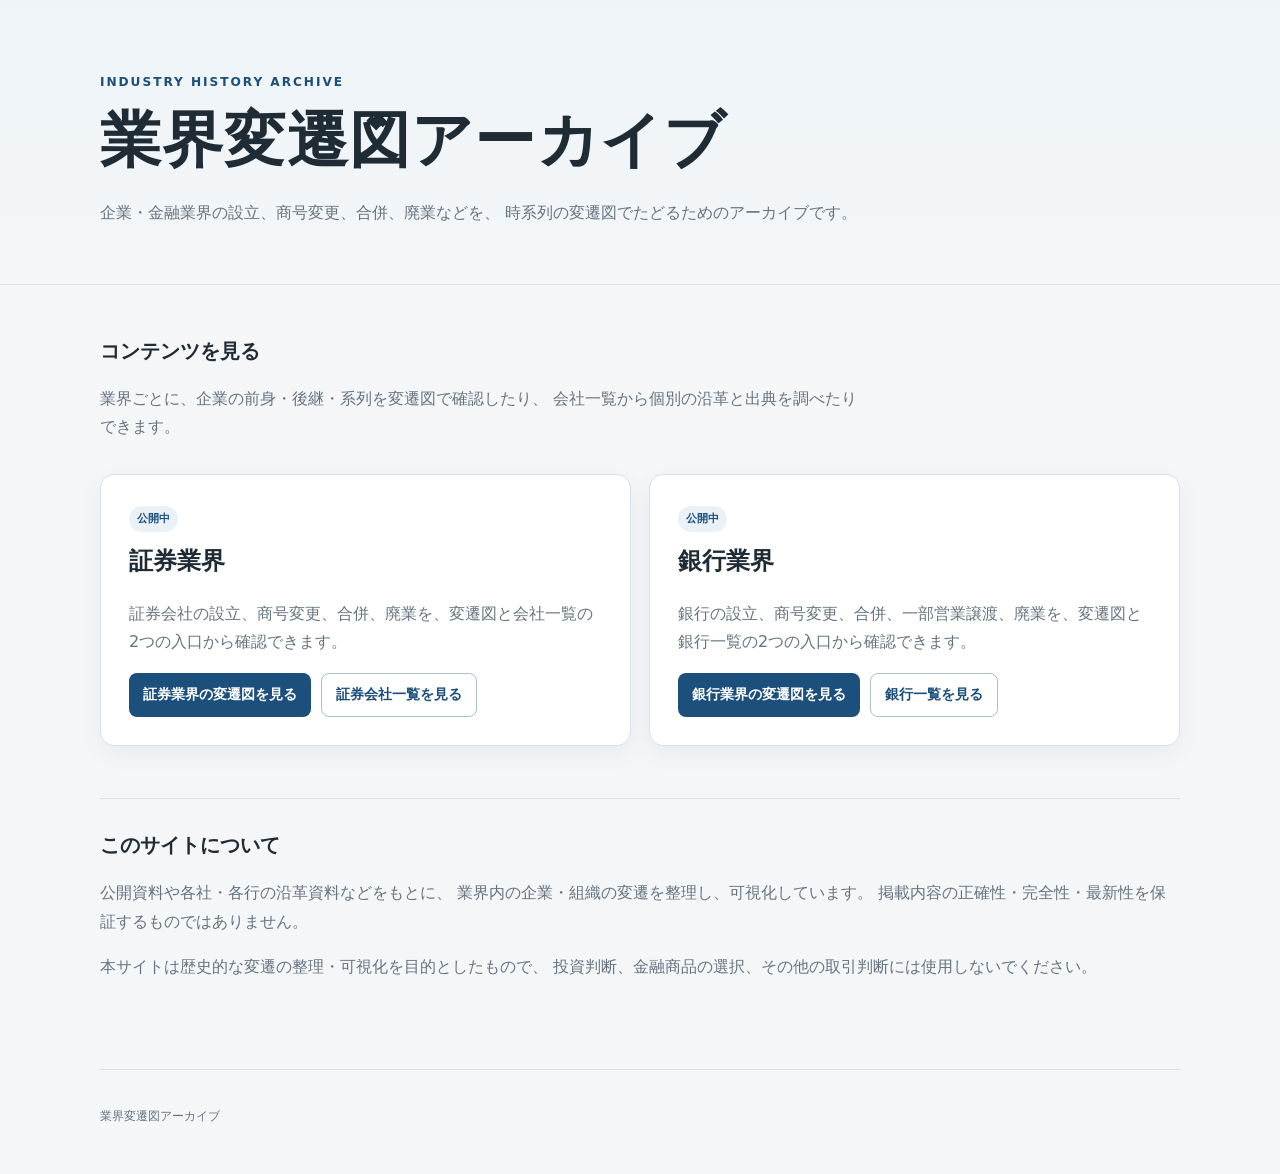
==== commit 50373d9c: "bank update" ====
--- a/index.html
+++ b/index.html
@@ -3,8 +3,8 @@
 <head>
 <meta charset="utf-8">
   <meta name="viewport" content="width=device-width, initial-scale=1">
-  <title>業界変遷図アーカイブ｜証券会社などの合併・商号変更・沿革を可視化</title>
-  <meta name="description" content="証券会社をはじめとする企業・金融業界の設立、商号変更、合併、廃業を時系列の変遷図でたどるアーカイブです。前身・後継・系列を検索しながら確認できます。">
+  <title>業界変遷図アーカイブ｜証券会社・銀行などの合併・商号変更・沿革を可視化</title>
+  <meta name="description" content="証券会社・銀行をはじめとする金融業界の設立、商号変更、合併、廃業などを時系列の変遷図でたどるアーカイブです。前身・後継・系列を検索しながら確認できます。">
   <link rel="canonical" href="https://runrunruner.github.io/industry-history/">
   <meta name="robots" content="index,follow">
 
@@ -12,8 +12,8 @@
   <meta property="og:type" content="website">
   <meta property="og:locale" content="ja_JP">
   <meta property="og:site_name" content="業界変遷図アーカイブ">
-  <meta property="og:title" content="業界変遷図アーカイブ｜証券会社などの合併・商号変更・沿革を可視化">
-  <meta property="og:description" content="証券会社をはじめとする企業・金融業界の設立、商号変更、合併、廃業を時系列の変遷図でたどるアーカイブです。前身・後継・系列を検索しながら確認できます。">
+  <meta property="og:title" content="業界変遷図アーカイブ｜証券会社・銀行などの合併・商号変更・沿革を可視化">
+  <meta property="og:description" content="証券会社・銀行をはじめとする金融業界の設立、商号変更、合併、廃業などを時系列の変遷図でたどるアーカイブです。前身・後継・系列を検索しながら確認できます。">
   <meta property="og:url" content="https://runrunruner.github.io/industry-history/">
   <meta property="og:image" content="https://runrunruner.github.io/industry-history/common/og-share.png">
   <meta property="og:image:alt" content="業界変遷図アーカイブの共有用画像">
@@ -21,8 +21,8 @@
   <meta property="og:image:height" content="1024">
 
   <meta name="twitter:card" content="summary_large_image">
-  <meta name="twitter:title" content="業界変遷図アーカイブ｜証券会社などの合併・商号変更・沿革を可視化">
-  <meta name="twitter:description" content="証券会社をはじめとする企業・金融業界の設立、商号変更、合併、廃業を時系列の変遷図でたどるアーカイブです。前身・後継・系列を検索しながら確認できます。">
+  <meta name="twitter:title" content="業界変遷図アーカイブ｜証券会社・銀行などの合併・商号変更・沿革を可視化">
+  <meta name="twitter:description" content="証券会社・銀行をはじめとする金融業界の設立、商号変更、合併、廃業などを時系列の変遷図でたどるアーカイブです。前身・後継・系列を検索しながら確認できます。">
   <meta name="twitter:image" content="https://runrunruner.github.io/industry-history/common/og-share.png">
   <meta name="twitter:image:alt" content="業界変遷図アーカイブの共有用画像">
 
@@ -39,15 +39,15 @@
       "url": "https://runrunruner.github.io/industry-history/",
       "name": "業界変遷図アーカイブ",
       "alternateName": "業界変遷図",
-      "description": "証券会社をはじめとする企業・金融業界の設立、商号変更、合併、廃業を時系列の変遷図でたどるアーカイブです。前身・後継・系列を検索しながら確認できます。",
+      "description": "証券会社・銀行をはじめとする金融業界の設立、商号変更、合併、廃業などを時系列の変遷図でたどるアーカイブです。前身・後継・系列を検索しながら確認できます。",
       "inLanguage": "ja-JP"
     },
     {
       "@type": "WebPage",
       "@id": "https://runrunruner.github.io/industry-history/#webpage",
       "url": "https://runrunruner.github.io/industry-history/",
-      "name": "業界変遷図アーカイブ｜証券会社などの合併・商号変更・沿革を可視化",
-      "description": "証券会社をはじめとする企業・金融業界の設立、商号変更、合併、廃業を時系列の変遷図でたどるアーカイブです。前身・後継・系列を検索しながら確認できます。",
+      "name": "業界変遷図アーカイブ｜証券会社・銀行などの合併・商号変更・沿革を可視化",
+      "description": "証券会社・銀行をはじめとする金融業界の設立、商号変更、合併、廃業などを時系列の変遷図でたどるアーカイブです。前身・後継・系列を検索しながら確認できます。",
       "inLanguage": "ja-JP",
       "isPartOf": {
         "@id": "https://runrunruner.github.io/industry-history/#website"
@@ -89,11 +89,14 @@
         </div>
       </article>
 
-      <article class="industry-card is-coming">
-        <div class="card-meta">準備中</div>
+      <article class="industry-card is-live">
+        <div class="card-meta">公開中</div>
         <h2>銀行業界</h2>
-        <p>銀行の変遷図を今後追加予定です。</p>
-        <span class="card-disabled" aria-disabled="true">公開準備中</span>
+        <p>銀行の設立、商号変更、合併、一部営業譲渡、廃業を、変遷図と銀行一覧の2つの入口から確認できます。</p>
+        <div class="card-actions">
+          <a class="card-link" href="banking/">銀行業界の変遷図を見る</a>
+          <a class="card-link card-link-secondary" href="banking/banks/">銀行一覧を見る</a>
+        </div>
       </article>
     </section>
 
